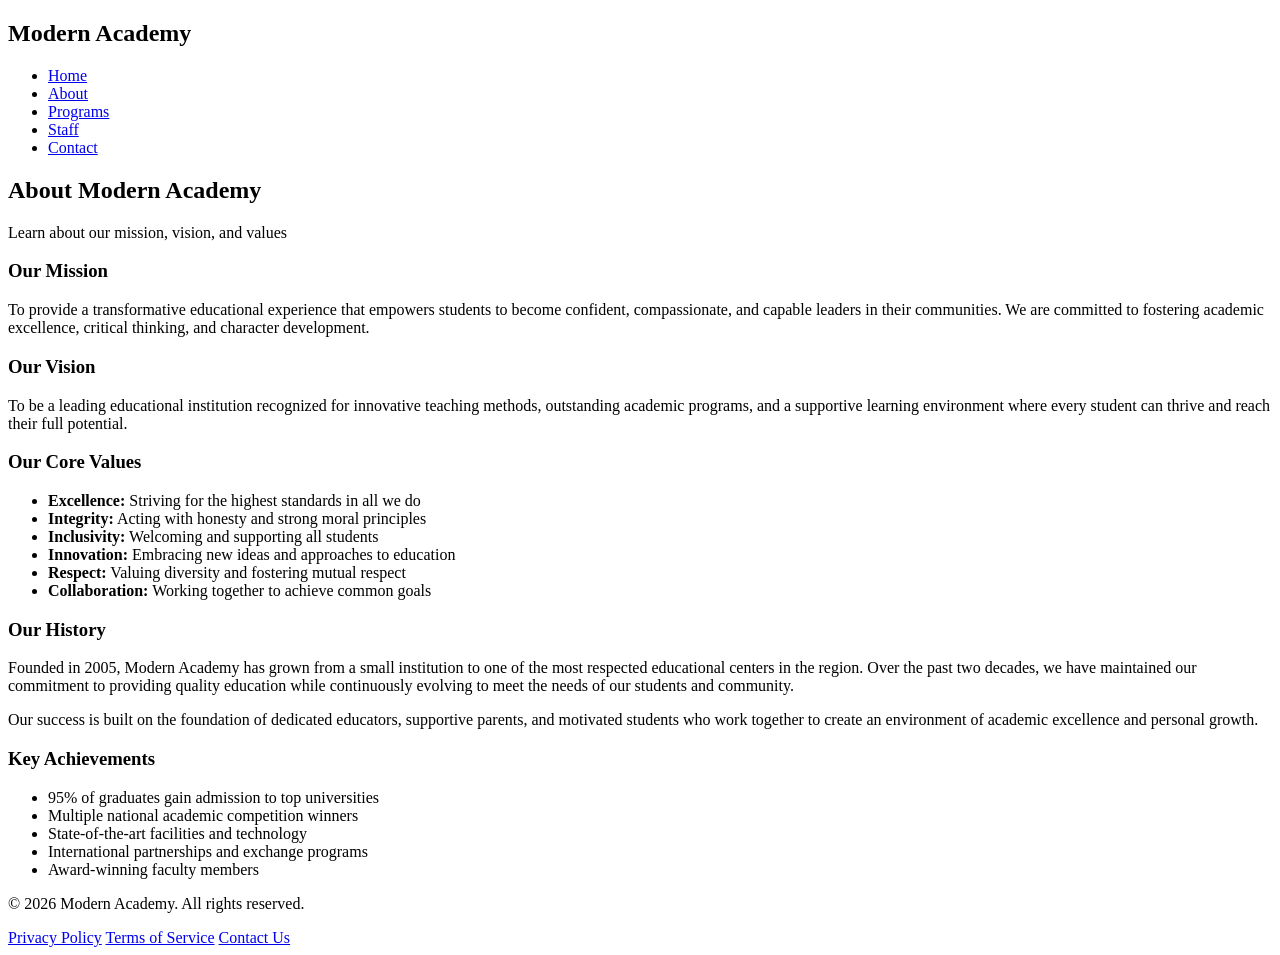
==== about.html @ 97098742 "Add About Us page" ====
<!DOCTYPE html>
<html lang="en">
<head>
    <meta charset="UTF-8">
    <meta name="viewport" content="width=device-width, initial-scale=1.0">
    <title>About Us - Modern Academy</title>
    <link rel="stylesheet" href="css/style.css">
</head>
<body>
    <!-- Navigation -->
    <nav class="navbar">
        <div class="container">
            <div class="nav-brand">
                <h1>Modern Academy</h1>
            </div>
            <ul class="nav-menu">
                <li><a href="index.html">Home</a></li>
                <li><a href="about.html" class="active">About</a></li>
                <li><a href="programs.html">Programs</a></li>
                <li><a href="staff.html">Staff</a></li>
                <li><a href="contact.html">Contact</a></li>
            </ul>
        </div>
    </nav>

    <!-- Page Header -->
    <section class="page-header">
        <div class="container">
            <h2>About Modern Academy</h2>
            <p>Learn about our mission, vision, and values</p>
        </div>
    </section>

    <!-- Main Content -->
    <section class="page-content">
        <div class="container">
            <!-- Mission Section -->
            <div class="content-block">
                <h3>Our Mission</h3>
                <p>To provide a transformative educational experience that empowers students to become confident, compassionate, and capable leaders in their communities. We are committed to fostering academic excellence, critical thinking, and character development.</p>
            </div>

            <!-- Vision Section -->
            <div class="content-block">
                <h3>Our Vision</h3>
                <p>To be a leading educational institution recognized for innovative teaching methods, outstanding academic programs, and a supportive learning environment where every student can thrive and reach their full potential.</p>
            </div>

            <!-- Values Section -->
            <div class="content-block">
                <h3>Our Core Values</h3>
                <ul class="values-list">
                    <li><strong>Excellence:</strong> Striving for the highest standards in all we do</li>
                    <li><strong>Integrity:</strong> Acting with honesty and strong moral principles</li>
                    <li><strong>Inclusivity:</strong> Welcoming and supporting all students</li>
                    <li><strong>Innovation:</strong> Embracing new ideas and approaches to education</li>
                    <li><strong>Respect:</strong> Valuing diversity and fostering mutual respect</li>
                    <li><strong>Collaboration:</strong> Working together to achieve common goals</li>
                </ul>
            </div>

            <!-- History Section -->
            <div class="content-block">
                <h3>Our History</h3>
                <p>Founded in 2005, Modern Academy has grown from a small institution to one of the most respected educational centers in the region. Over the past two decades, we have maintained our commitment to providing quality education while continuously evolving to meet the needs of our students and community.</p>
                <p>Our success is built on the foundation of dedicated educators, supportive parents, and motivated students who work together to create an environment of academic excellence and personal growth.</p>
            </div>

            <!-- Achievements Section -->
            <div class="content-block">
                <h3>Key Achievements</h3>
                <ul class="achievements-list">
                    <li>95% of graduates gain admission to top universities</li>
                    <li>Multiple national academic competition winners</li>
                    <li>State-of-the-art facilities and technology</li>
                    <li>International partnerships and exchange programs</li>
                    <li>Award-winning faculty members</li>
                </ul>
            </div>
        </div>
    </section>

    <!-- Footer -->
    <footer class="footer">
        <div class="container">
            <p>&copy; 2026 Modern Academy. All rights reserved.</p>
            <div class="footer-links">
                <a href="#">Privacy Policy</a>
                <a href="#">Terms of Service</a>
                <a href="contact.html">Contact Us</a>
            </div>
        </div>
    </footer>

    <script src="js/script.js"></script>
</body>
</html>
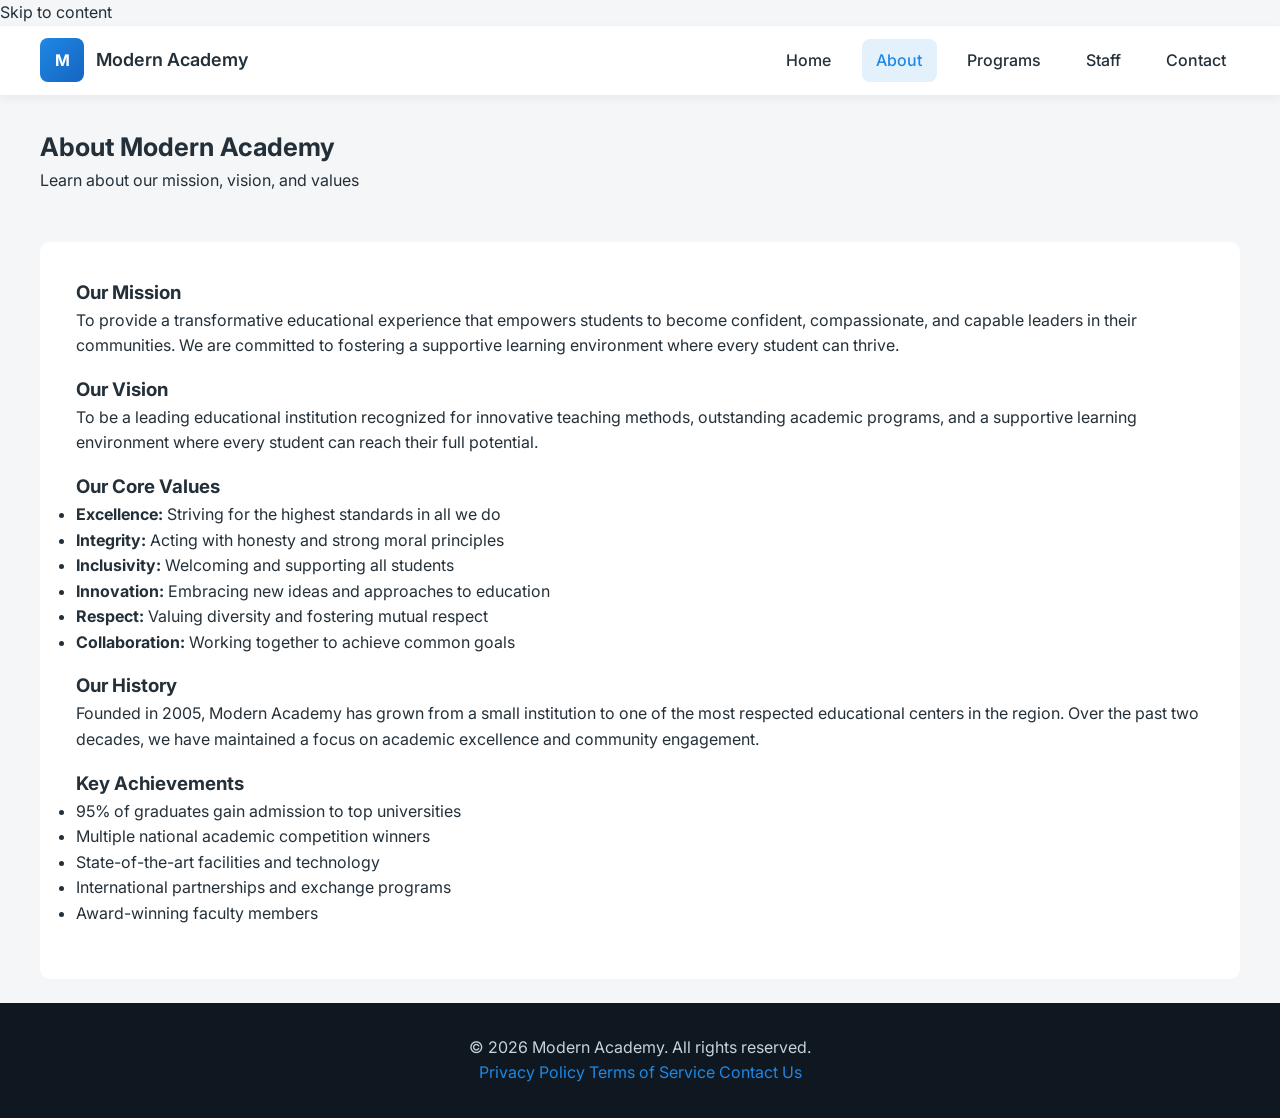
==== commit 74ccdc29: "Modernize design: responsive header, new styles, assets, and mobile nav" ====
--- a/about.html
+++ b/about.html
@@ -3,95 +3,90 @@
 <head>
     <meta charset="UTF-8">
     <meta name="viewport" content="width=device-width, initial-scale=1.0">
+    <meta name="description" content="About Modern Academy — mission, vision and values.">
     <title>About Us - Modern Academy</title>
+    <link rel="icon" href="/assets/favicon.svg" type="image/svg+xml">
     <link rel="stylesheet" href="css/style.css">
 </head>
 <body>
-    <!-- Navigation -->
-    <nav class="navbar">
-        <div class="container">
-            <div class="nav-brand">
-                <h1>Modern Academy</h1>
-            </div>
-            <ul class="nav-menu">
-                <li><a href="index.html">Home</a></li>
-                <li><a href="about.html" class="active">About</a></li>
-                <li><a href="programs.html">Programs</a></li>
-                <li><a href="staff.html">Staff</a></li>
-                <li><a href="contact.html">Contact</a></li>
-            </ul>
-        </div>
-    </nav>
+  <a class="skip-link" href="#main">Skip to content</a>
+  <nav class="navbar" role="navigation" aria-label="Main navigation">
+    <div class="container nav-inner">
+      <div class="brand">
+        <a href="index.html" class="logo" aria-label="Modern Academy logo">M</a>
+        <h1>Modern Academy</h1>
+      </div>
+      <button class="nav-toggle" aria-controls="primary-navigation" aria-expanded="false" aria-label="Toggle navigation">
+        <svg viewBox="0 0 24 24" fill="none" stroke="currentColor"><path stroke-linecap="round" stroke-linejoin="round" stroke-width="2" d="M4 6h16M4 12h16M4 18h16"/></svg>
+      </button>
+      <ul id="primary-navigation" class="nav-menu">
+        <li><a href="index.html">Home</a></li>
+        <li><a href="about.html" class="active">About</a></li>
+        <li><a href="programs.html">Programs</a></li>
+        <li><a href="staff.html">Staff</a></li>
+        <li><a href="contact.html">Contact</a></li>
+      </ul>
+    </div>
+  </nav>
 
-    <!-- Page Header -->
-    <section class="page-header">
-        <div class="container">
-            <h2>About Modern Academy</h2>
-            <p>Learn about our mission, vision, and values</p>
-        </div>
-    </section>
+  <main id="main">
+  <section class="page-header container">
+      <h2>About Modern Academy</h2>
+      <p>Learn about our mission, vision, and values</p>
+  </section>
 
-    <!-- Main Content -->
-    <section class="page-content">
-        <div class="container">
-            <!-- Mission Section -->
-            <div class="content-block">
-                <h3>Our Mission</h3>
-                <p>To provide a transformative educational experience that empowers students to become confident, compassionate, and capable leaders in their communities. We are committed to fostering academic excellence, critical thinking, and character development.</p>
-            </div>
+  <section class="page-content container">
+    <div class="content-block">
+      <h3>Our Mission</h3>
+      <p>To provide a transformative educational experience that empowers students to become confident, compassionate, and capable leaders in their communities. We are committed to fostering a supportive learning environment where every student can thrive.</p>
+    </div>
 
-            <!-- Vision Section -->
-            <div class="content-block">
-                <h3>Our Vision</h3>
-                <p>To be a leading educational institution recognized for innovative teaching methods, outstanding academic programs, and a supportive learning environment where every student can thrive and reach their full potential.</p>
-            </div>
+    <div class="content-block">
+      <h3>Our Vision</h3>
+      <p>To be a leading educational institution recognized for innovative teaching methods, outstanding academic programs, and a supportive learning environment where every student can reach their full potential.</p>
+    </div>
 
-            <!-- Values Section -->
-            <div class="content-block">
-                <h3>Our Core Values</h3>
-                <ul class="values-list">
-                    <li><strong>Excellence:</strong> Striving for the highest standards in all we do</li>
-                    <li><strong>Integrity:</strong> Acting with honesty and strong moral principles</li>
-                    <li><strong>Inclusivity:</strong> Welcoming and supporting all students</li>
-                    <li><strong>Innovation:</strong> Embracing new ideas and approaches to education</li>
-                    <li><strong>Respect:</strong> Valuing diversity and fostering mutual respect</li>
-                    <li><strong>Collaboration:</strong> Working together to achieve common goals</li>
-                </ul>
-            </div>
+    <div class="content-block">
+      <h3>Our Core Values</h3>
+      <ul class="values-list">
+        <li><strong>Excellence:</strong> Striving for the highest standards in all we do</li>
+        <li><strong>Integrity:</strong> Acting with honesty and strong moral principles</li>
+        <li><strong>Inclusivity:</strong> Welcoming and supporting all students</li>
+        <li><strong>Innovation:</strong> Embracing new ideas and approaches to education</li>
+        <li><strong>Respect:</strong> Valuing diversity and fostering mutual respect</li>
+        <li><strong>Collaboration:</strong> Working together to achieve common goals</li>
+      </ul>
+    </div>
 
-            <!-- History Section -->
-            <div class="content-block">
-                <h3>Our History</h3>
-                <p>Founded in 2005, Modern Academy has grown from a small institution to one of the most respected educational centers in the region. Over the past two decades, we have maintained our commitment to providing quality education while continuously evolving to meet the needs of our students and community.</p>
-                <p>Our success is built on the foundation of dedicated educators, supportive parents, and motivated students who work together to create an environment of academic excellence and personal growth.</p>
-            </div>
+    <div class="content-block">
+      <h3>Our History</h3>
+      <p>Founded in 2005, Modern Academy has grown from a small institution to one of the most respected educational centers in the region. Over the past two decades, we have maintained a focus on academic excellence and community engagement.</p>
+    </div>
 
-            <!-- Achievements Section -->
-            <div class="content-block">
-                <h3>Key Achievements</h3>
-                <ul class="achievements-list">
-                    <li>95% of graduates gain admission to top universities</li>
-                    <li>Multiple national academic competition winners</li>
-                    <li>State-of-the-art facilities and technology</li>
-                    <li>International partnerships and exchange programs</li>
-                    <li>Award-winning faculty members</li>
-                </ul>
-            </div>
-        </div>
-    </section>
+    <div class="content-block">
+      <h3>Key Achievements</h3>
+      <ul class="achievements-list">
+        <li>95% of graduates gain admission to top universities</li>
+        <li>Multiple national academic competition winners</li>
+        <li>State-of-the-art facilities and technology</li>
+        <li>International partnerships and exchange programs</li>
+        <li>Award-winning faculty members</li>
+      </ul>
+    </div>
+  </section>
 
-    <!-- Footer -->
-    <footer class="footer">
-        <div class="container">
-            <p>&copy; 2026 Modern Academy. All rights reserved.</p>
-            <div class="footer-links">
-                <a href="#">Privacy Policy</a>
-                <a href="#">Terms of Service</a>
-                <a href="contact.html">Contact Us</a>
-            </div>
-        </div>
-    </footer>
+  <footer class="footer">
+    <div class="container">
+      <p>&copy; 2026 Modern Academy. All rights reserved.</p>
+      <div class="footer-links">
+        <a href="#">Privacy Policy</a>
+        <a href="#">Terms of Service</a>
+        <a href="contact.html">Contact Us</a>
+      </div>
+    </div>
+  </footer>
+  </main>
 
-    <script src="js/script.js"></script>
+  <script src="js/script.js"></script>
 </body>
-</html>+</html>
--- a/css/style.css
+++ b/css/style.css
@@ -0,0 +1,94 @@
+@import url('https://fonts.googleapis.com/css2?family=Inter:wght@300;400;600;700&display=swap');
+
+:root{
+  --bg:#f4f6f8;
+  --surface:#ffffff;
+  --primary:#1e88e5;
+  --primary-dark:#1565c0;
+  --muted:#7f8c8d;
+  --accent:#f39c12;
+  --text:#243039;
+  --container-width:1200px;
+  --radius:10px;
+}
+
+/* Reset */
+*{box-sizing:border-box;margin:0;padding:0}
+html,body{height:100%}
+body{
+  font-family: 'Inter', system-ui, -apple-system, 'Segoe UI', Roboto, 'Helvetica Neue', Arial;
+  color:var(--text);
+  background:var(--bg);
+  line-height:1.6;
+  -webkit-font-smoothing:antialiased;
+}
+.container{max-width:var(--container-width);margin:0 auto;padding:0 20px}
+
+a{color:inherit;text-decoration:none}
+
+/* Header / Nav */
+.navbar{background:var(--surface);box-shadow:0 3px 10px rgba(2,6,23,0.06);position:sticky;top:0;z-index:30}
+.nav-inner{display:flex;align-items:center;justify-content:space-between;padding:0.8rem 0}
+.brand{display:flex;align-items:center;gap:12px}
+.brand .logo{width:44px;height:44px;border-radius:8px;background:linear-gradient(135deg,var(--primary),var(--primary-dark));display:inline-grid;place-items:center;color:white;font-weight:700}
+.brand h1{font-size:1.125rem;color:var(--text);font-weight:600}
+
+.nav-toggle{display:none;background:none;border:0;padding:8px;border-radius:6px}
+.nav-toggle svg{width:22px;height:22px;color:var(--text)}
+
+.nav-menu{list-style:none;display:flex;gap:1rem;align-items:center}
+.nav-menu a{display:inline-block;padding:0.55rem 0.9rem;border-radius:8px;color:var(--text);font-weight:500}
+.nav-menu a:hover,.nav-menu a.active{background:rgba(30,136,229,0.12);color:var(--primary)}
+
+/* Hero */
+.hero{background:linear-gradient(135deg,var(--primary),var(--primary-dark));color:white;padding:80px 20px;text-align:center;border-radius:0 0 var(--radius) var(--radius);margin-bottom:2rem}
+.hero h2{font-size:2rem;margin-bottom:0.5rem}
+.hero p{font-size:1.05rem;opacity:0.95;margin-bottom:1.25rem}
+.btn{display:inline-block;padding:10px 18px;border-radius:8px;background:var(--accent);color:white;font-weight:600;box-shadow:0 6px 18px rgba(243,156,18,0.16);transition:transform .15s ease}
+.btn:hover{transform:translateY(-3px)}
+.btn-primary{background:var(--primary)}
+
+/* Sections */
+.features, .page-content, .programs, .staff-section{background:var(--surface);padding:2.25rem;border-radius:var(--radius);margin-bottom:1.5rem}
+.features h2{color:var(--text);text-align:center;margin-bottom:1rem}
+.features-grid{display:grid;grid-template-columns:repeat(auto-fit,minmax(220px,1fr));gap:1rem}
+.feature-card{padding:1.25rem;border-radius:12px;background:linear-gradient(180deg,rgba(255,255,255,0.98),rgba(248,249,250,0.98));box-shadow:0 6px 20px rgba(2,6,23,0.04);text-align:center}
+.feature-card h3{color:var(--primary);margin-bottom:.6rem}
+
+.highlights{display:grid;grid-template-columns:repeat(auto-fit,minmax(130px,1fr));gap:1rem;align-items:center}
+.highlight-item{background:transparent;text-align:center}
+.highlight-item h4{color:var(--muted);font-weight:600}
+.highlight-item p{font-size:1.6rem;color:var(--primary);font-weight:700}
+
+/* Program cards */
+.programs-grid{display:grid;grid-template-columns:repeat(auto-fit,minmax(260px,1fr));gap:1rem}
+.program-card{background:var(--surface);padding:1rem;border-left:4px solid var(--primary);border-radius:8px;box-shadow:0 6px 18px rgba(2,6,23,0.04)}
+.program-card h3{margin-bottom:.25rem}
+.grade-level{color:var(--primary);font-weight:700;margin-bottom:.6rem}
+
+/* Staff */
+.staff-grid{display:grid;grid-template-columns:repeat(auto-fill,minmax(200px,1fr));gap:1rem}
+.staff-card{padding:1rem;border-radius:10px;background:linear-gradient(180deg,#ffffff,#fbfcfd);box-shadow:0 6px 18px rgba(2,6,23,0.04);text-align:center}
+.staff-avatar{font-size:2.5rem;margin-bottom:.6rem}
+.position{color:var(--primary);font-weight:700}
+
+/* Footer */
+.footer{padding:2rem 0;background:#0f1720;color:#c7d2da;text-align:center;border-radius:0}
+.footer a{color:var(--primary)}
+
+/* Utilities */
+.page-header{padding:2rem 0;margin-bottom:1rem}
+.page-header h2{font-size:1.6rem;color:var(--text)}
+.content-block{margin-bottom:1rem}
+
+/* Responsive / Mobile Nav */
+@media (max-width: 900px){
+  .nav-toggle{display:inline-flex}
+  .nav-menu{position:fixed;right:16px;top:64px;flex-direction:column;background:var(--surface);padding:12px;border-radius:12px;box-shadow:0 8px 30px rgba(2,6,23,0.12);display:none;min-width:180px}
+  .nav-menu.show{display:flex}
+}
+
+@media (max-width:768px){
+  .hero{padding:48px 18px}
+  .hero h2{font-size:1.5rem}
+}
